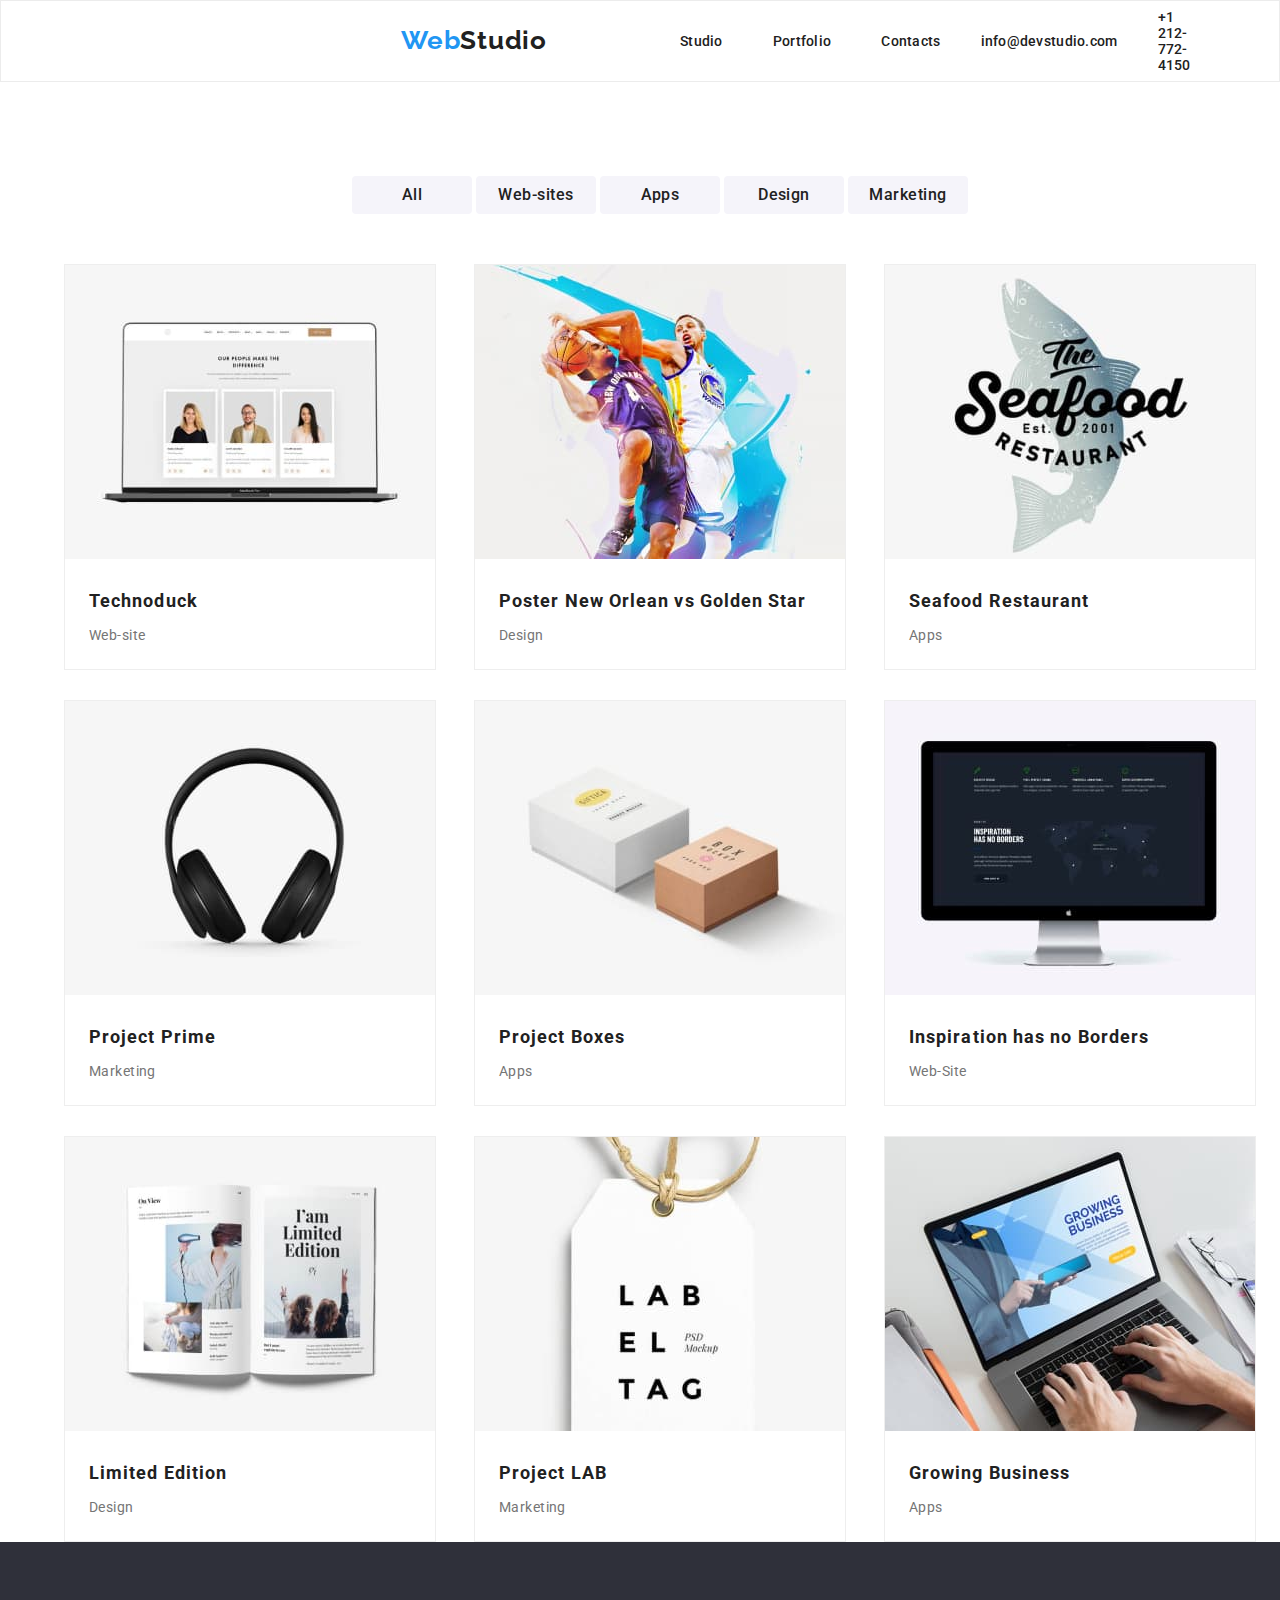
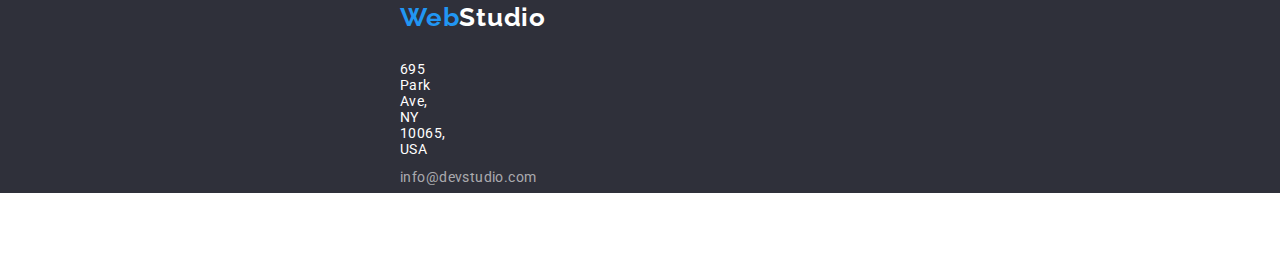
==== portfolio.html @ 5500e661 "tema-4" ====
<!DOCTYPE html>
<html lang="en">
  <head>
    <meta charset="utf-8" />
    <title>Portfolio</title>
    <link rel="preconnect" href="https://fonts.googleapis.com" />
    <link rel="preconnect" href="https://fonts.gstatic.com" crossorigin />
    <link
      href="https://fonts.googleapis.com/css2?family=Montserrat:wght@400;700&family=Raleway:wght@700&family=Roboto:wght@400;500;700;900&display=swap"
      rel="stylesheet"
    />
    <link
      rel="stylesheet"
      href="node_modules/modern-normalize/modern-normalize.css"
    />
    <link rel="stylesheet" href="css/styles.css" />
  </head>
  <body>
    <header class="page-header">
      <a class="company-logo" href="webstudio">Web</a>
      <nav class="header-navigation">
        <ul class="navigation-list">
          <li><a class="link" href="index.html">Studio</a></li>
          <li>
            <a class="link" href="portfolio.html">Portfolio</a>
          </li>
          <li><a class="link" href="contacts.html">Contacts</a></li>
        </ul>
      </nav>
      <ul class="right-navigation-list">
        <li>
          <a class="link" href="info@devstudio.com">info@devstudio.com</a>
        </li>
        <li><a class="link" href="+1 212-772-4150">+1 212-772-4150</a></li>
      </ul>
    </header>
    <main>
      <section>
        <ul class="portfolio-button">
          <li>
            <button class="link-portfolio">All</button>
            <button class="link-portfolio">Web-sites</button>
            <button class="link-portfolio">Apps</button>
            <button class="link-portfolio">Design</button>
            <button class="link-portfolio">Marketing</button>
          </li>
        </ul>
      </section>
      <section>
        <ul class="product-list">
          <li class="product-box">
            <img
              height="294"
              width="370"
              src="images/imgTechnoduck.jpg"
              alt="Technoduck"
            />
            <div class="product-box-element">
              <h3 class="product">Technoduck</h3>
              <p class="text-section-portfolio">Web-site</p>
            </div>
          </li>
          <li class="product-box">
            <img
              height="294"
              width="370"
              src="images/imgPoster.jpg"
              alt="Poster New Orlean vs Golden Star"
            />
            <div class="product-box-element">
              <h3 class="product">Poster New Orlean vs Golden Star</h3>
              <p class="text-section-portfolio">Design</p>
            </div>
          </li>
          <li class="product-box">
            <img
              height="294"
              width="370"
              src="images/imgSeafood.jpg"
              alt="Seafood Restaurant "
            />
            <div class="product-box-element">
              <h3 class="product">Seafood Restaurant</h3>
              <p class="text-section-portfolio">Apps</p>
            </div>
          </li>
          <li class="product-box">
            <img
              height="294"
              width="370"
              src="images/imgPrime.jpg"
              alt="Project Prime"
            />
            <div class="product-box-element">
              <h3 class="product">Project Prime</h3>
              <p class="text-section-portfolio">Marketing</p>
            </div>
          </li>
          <li class="product-box">
            <img
              height="294"
              width="370"
              src="images/imgBoxes.jpg"
              alt="Project Boxes"
            />
            <div class="product-box-element">
              <h3 class="product">Project Boxes</h3>
              <p class="text-section-portfolio">Apps</p>
            </div>
          </li>
          <li class="product-box">
            <img
              height="294"
              width="370"
              src="images/imgInspiration.jpg"
              alt="Inspiration has no Borders"
            />
            <div class="product-box-element">
              <h3 class="product">Inspiration has no Borders</h3>
              <p class="text-section-portfolio">Web-Site</p>
            </div>
          </li>
          <li class="product-box">
            <img
              height="294"
              width="370"
              src="images/imglimited.jpg"
              alt="Limited Edition"
            />
            <div class="product-box-element">
              <h3 class="product">Limited Edition</h3>
              <p class="text-section-portfolio">Design</p>
            </div>
          </li>
          <li class="product-box">
            <img
              height="294"
              width="370"
              src="images/imgLAB.jpg"
              alt="Project LAB"
            />
            <div class="product-box-element">
              <h3 class="product">Project LAB</h3>
              <p class="text-section-portfolio">Marketing</p>
            </div>
          </li>
          <li class="product-box">
            <img
              height="294"
              width="370"
              src="images/imgGrowing.jpg"
              alt="Growing Business"
            />
            <div class="product-box-element">
              <h3 class="product">Growing Business</h3>
              <p class="text-section-portfolio">Apps</p>
            </div>
          </li>
        </ul>
      </section>
    </main>
    <footer class="footer">
      <a class="company-logo-footer" href="webstudio">Web</a>
      <ul class="footer-contact-info">
        <li><p class="text-section-adress">695 Park Ave, NY 10065, USA</p></li>
        <li><p class="text-section-contact">info@devstudio.com</p></li>
        <li><p class="text-section-contact">+1 212-772-4150</p></li>
      </ul>
    </footer>
  </body>
</html>
---- css/styles.css ----
.page-header {
    display: flex;
    flex-grow: 1;
    align-items: center;
    height: 80px;
    background: #ffffff;
    border: 1px solid #ECECEC;
    }
  
  .company-logo {
    font-family: "Raleway";
    font-style: normal;
    font-weight: 700;
    font-size: 26px;
    line-height: 31px;
    /* identical to box height */
    letter-spacing: 0.03em;
    color: #2196f3;
    text-decoration: none;
    margin-top: 24px;
    margin-bottom: 25px;
  }
  
  .company-logo {
  margin-left: 400px;
  }
  
  .company-logo::after {
    font-family: "Raleway";
    font-style: normal;
    font-weight: 700;
    content: "Studio";
    color: #212121;
    text-decoration: none;
  }
  
  .company-logo-footer {
    font-family: "Raleway";
    font-style: normal;
    font-weight: 700;
    font-size: 26px;
    line-height: 31px;
    /* identical to box height */
    letter-spacing: 0.03em;
    color: #2196f3;
    text-decoration: none;
  }
  
  .company-logo-footer::after {
    font-family: "Raleway";
    font-style: normal;
    font-weight: 700;
    content: "Studio";
    color: #ffffff;
    text-decoration: none;
  }
  
  .header-navigation {
    display: flex;
    flex-grow: 1;
    align-items: center;
  }
  
  .navigation-list {
    list-style: none;
    text-decoration: none;
    font-family: "Roboto";
    font-style: normal;
    font-weight: 500;
    font-size: 14px;
    line-height: 16px;
    letter-spacing: 0.02em;
    color: #212121;
  }
  
  .right-navigation-list {
    font-family: "Roboto";
    font-style: normal;
    font-weight: 500;
    font-size: 14px;
    line-height: 16px;
    letter-spacing: 0.02em;
    color: #757575;
    list-style: none;
    text-decoration: none;
  }
  
  .navigation-list {
    display: flex;
    gap: 50px;
    margin: 32px 0px 32px 93px;
  }
  
  .right-navigation-list {
    display: flex;
    gap: 40px;
    align-items: center;
    margin: 32px 350px 32px 0px;
  }
  
  .link {
    list-style: none;
    text-decoration: none;
    color: #212121;
  }
  
  .link:hover {
    color: #2196f3;
  }
  
  .first-section {
    display: flex;
    justify-content: center;
    height: 600px;
    top: 80px;
     }
  
  .first-section {
   background: #2f303a;
  }
  
  .title {
    display: flex;
    flex-grow: wrap;
    align-content: center;
    margin-top: 200px;
    width: 696px;
    height: 120px;
  }
  
  .title {
    font-family: "Roboto";
    font-style: normal;
    font-weight: 900;
    font-size: 44px;
    line-height: 60px;
    /* or 136% */
    text-align: center;
    letter-spacing: 0.06em;
    text-transform: uppercase;
    color: #ffffff;
  }
  
  .request-our-service-button {
    box-sizing: border-box;
    padding: 10px 20px;
    display: flex;
    align-content: center;
  }
  
  .request-our-service-button {
    position: absolute;
    width: 200px;
    height: 50px;
    margin-top: 350px;
    background-color: #2196f3;
    border-style: none;
    box-shadow: 0px 4px 4px rgba(0, 0, 0, 0.15);
    border-radius: 4px;
    font-family: "Roboto";
    font-style: normal;
    font-weight: 700;
    font-size: 15px;
    line-height: 30px;
    letter-spacing: 0.06em;
    color: #ffffff;
  }
  
  .sub-title-section {
    font-family: "Roboto";
    font-style: normal;
    font-weight: 700;
    font-size: 14px;
    line-height: 16px;
    letter-spacing: 0.03em;
    text-transform: uppercase;
    color: #212121;
  }
  
  .text-section, .text-section-team, .text-section-portfolio {
    font-family: "Roboto";
    font-style: normal;
    font-weight: 400;
    font-size: 14px;
    line-height: 24px;
    /* or 171% */
    letter-spacing: 0.03em;
    color: #757575;
  }
  
  .text-section {
      display: flex;
      width: 270px;
      height: 75px;
      top: 800px;
      display: flex;
      grid-row: auto;
      justify-content: center;
      gap: 30px:
  }
  
  .title-section, .title-section-team {
    font-family: "Roboto";
    font-style: normal;
    font-weight: 700;
    font-size: 36px;
    line-height: 42px;
    text-align: center;
    letter-spacing: 0.03em;
    color: #212121;
  }
  
  .team-member-name {
    font-family: "Roboto";
    font-style: normal;
    font-weight: 500;
    font-size: 16px;
    line-height: 19px;
    /* identical to box height */
    text-align: center;
    letter-spacing: 0.03em;
    color: #212121;
  }
  
  .portfolio-button {
    list-style: none;
    list-style: none;
    }
  
  .portfolio-button {
    display: flex;
    flex-grow: 1;
    justify-content: center;
    gap: 8px;
    margin-top: 94px;
    margin-bottom: 50px;
  }
  
  .link-portfolio {
    font-family: "Roboto";
    font-style: normal;
    font-weight: 500;
    font-size: 16px;
    line-height: 26px;
    /* identical to box height, or 162% */
    text-align: center;
    letter-spacing: 0.03em;
    color: #212121;
    background: #f5f4fa;
    border-radius: 4px;
    border-style: none;
  }
  
  .link-portfolio {
    width: 120px;
  height: 38px;
  left: 614px;
  top: 174px;
  }
  
  .link-portfolio:hover {
    font-family: "Roboto";
    font-style: normal;
    font-weight: 500;
    font-size: 16px;
    line-height: 26px;
    text-align: center;
    letter-spacing: 0.03em;
    color: #ffffff;
    background: #2196f3;
    box-shadow: 0px 3px 1px rgba(0, 0, 0, 0.1), 0px 1px 2px rgba(0, 0, 0, 0.08),
      0px 2px 2px rgba(0, 0, 0, 0.12);
    border-radius: 4px;
    border-style: none;
  }
  
  .product-list {
    list-style: none;
    width: 1200px;
    display: flex;
    align-self: stretch;
    flex-wrap: wrap;
    flex-direction: row;
    justify-content: space-around;
    gap: 30px;
    margin:auto;
  }
  
  .product {
    font-family: "Roboto";
    font-style: normal;
    font-weight: 700;
    font-size: 18px;
    line-height: 36px;
    letter-spacing: 0.06em;
    color: #212121;
  }
  
  .product {
    box-sizing: border-box;
    padding: 20px 0px 4px 24px ;
  }
  
  .product-box {
    background: #FFFFFF;
    border: 1px solid #EEEEEE;
  width: 370px;
  height: 404px;
  }
  
  .product-box-element {
  }
  
  .strong-points{
    display: flex ;   
    justify-content: center;
  }
  
  .company-strong-points {
    list-style: none;
    display: flex;
    align-items: center;
    width: 1170px;
      height: 101px;
    margin-top: 94px;
    gap: 30px;
  }
  
  .sub-title-section {
      width: 270px;
      height: 16px;
      bottom: 10px;
      align-items: center;
  }
  
  .what-we-do {
    display: block;
    align-content: center;
    margin: auto;
    margin-top: 94px;
      width: 1170px;
      height: 386px;
      margin-bottom: 94px;
  }
  
  .title-section {
    display: block;
    flex-grow: 1;
    align-content: center;
    width: 198px
    height: 42px;
  }
  
  .title-section-img {
    list-style: none;
    display: flex;
    flex-grow: 1;
    align-items: center;
    margin-top: 50px;
    height: 254px;
    gap: 30px;
  }
  
  .our-team {
      height: 600px; ;
  background: #F5F4FA;
  }
  
  .title-section-team {
    display: block;
    flex-grow: 1;
    align-items: center;
    padding-top: 94px;
    padding-bottom: 50px;
  }
  
  .title-section-team {
    width: 198px
    height: 42px;
  }
  
  .title-section-out-team {
    list-style: none;
    list-style: none;
    display: flex;
    flex-grow: 1;
    justify-content: center;
    gap: 30px;
  }
  
  .text-section-team {
    display: flex;
    flex-grow: 1;
    justify-content: center;
    gap: 250px;
  }
  
  .footer-contact-info {
    list-style: none;
  }
  .product-list {
    list-style: none;
  }
  
  .text-section-portfolio {
    width: 322px;
  height: 30px;
  left: 1039px;
  top: 616px;
  }
  
  .text-section-portfolio {
    padding: 0px 24px 20px 24px;
  }
  
  .text-section-adress {
    font-family: "Roboto";
    font-style: normal;
    font-weight: 400;
    font-size: 14px;
    line-height: 16px;
    letter-spacing: 0.03em;
    color: #ffffff;
  }
  .text-section-contact {
    font-family: "Roboto";
    font-style: normal;
    font-weight: 400;
    font-size: 14px;
    line-height: 16px;
    letter-spacing: 0.03em;
    color: rgba(255, 255, 255, 0.6);
  }
  
  .footer {
  height: 251px;
    background: #2f303a;
  }
  
  .company-logo-footer {
      display: flex;
    flex-grow: 1;
    padding-top: 60px;
    margin-left: 400px;
  }
  
  .text-section-adress {
      display: flex;
      flex-grow: 1;
      margin: 28px 1100px 12px 360px ;
  }
  
  .text-section-contact {
      display: flex;
      flex-grow: 1;
      align-items: center;
      margin: 12px 1178px 12px 360px ;
  }
  
  * {
    margin-block-start: 0px;
    margin-block-end: 0px;
    margin-inline-start: 0px;
    margin-inline-end: 0px;
  }
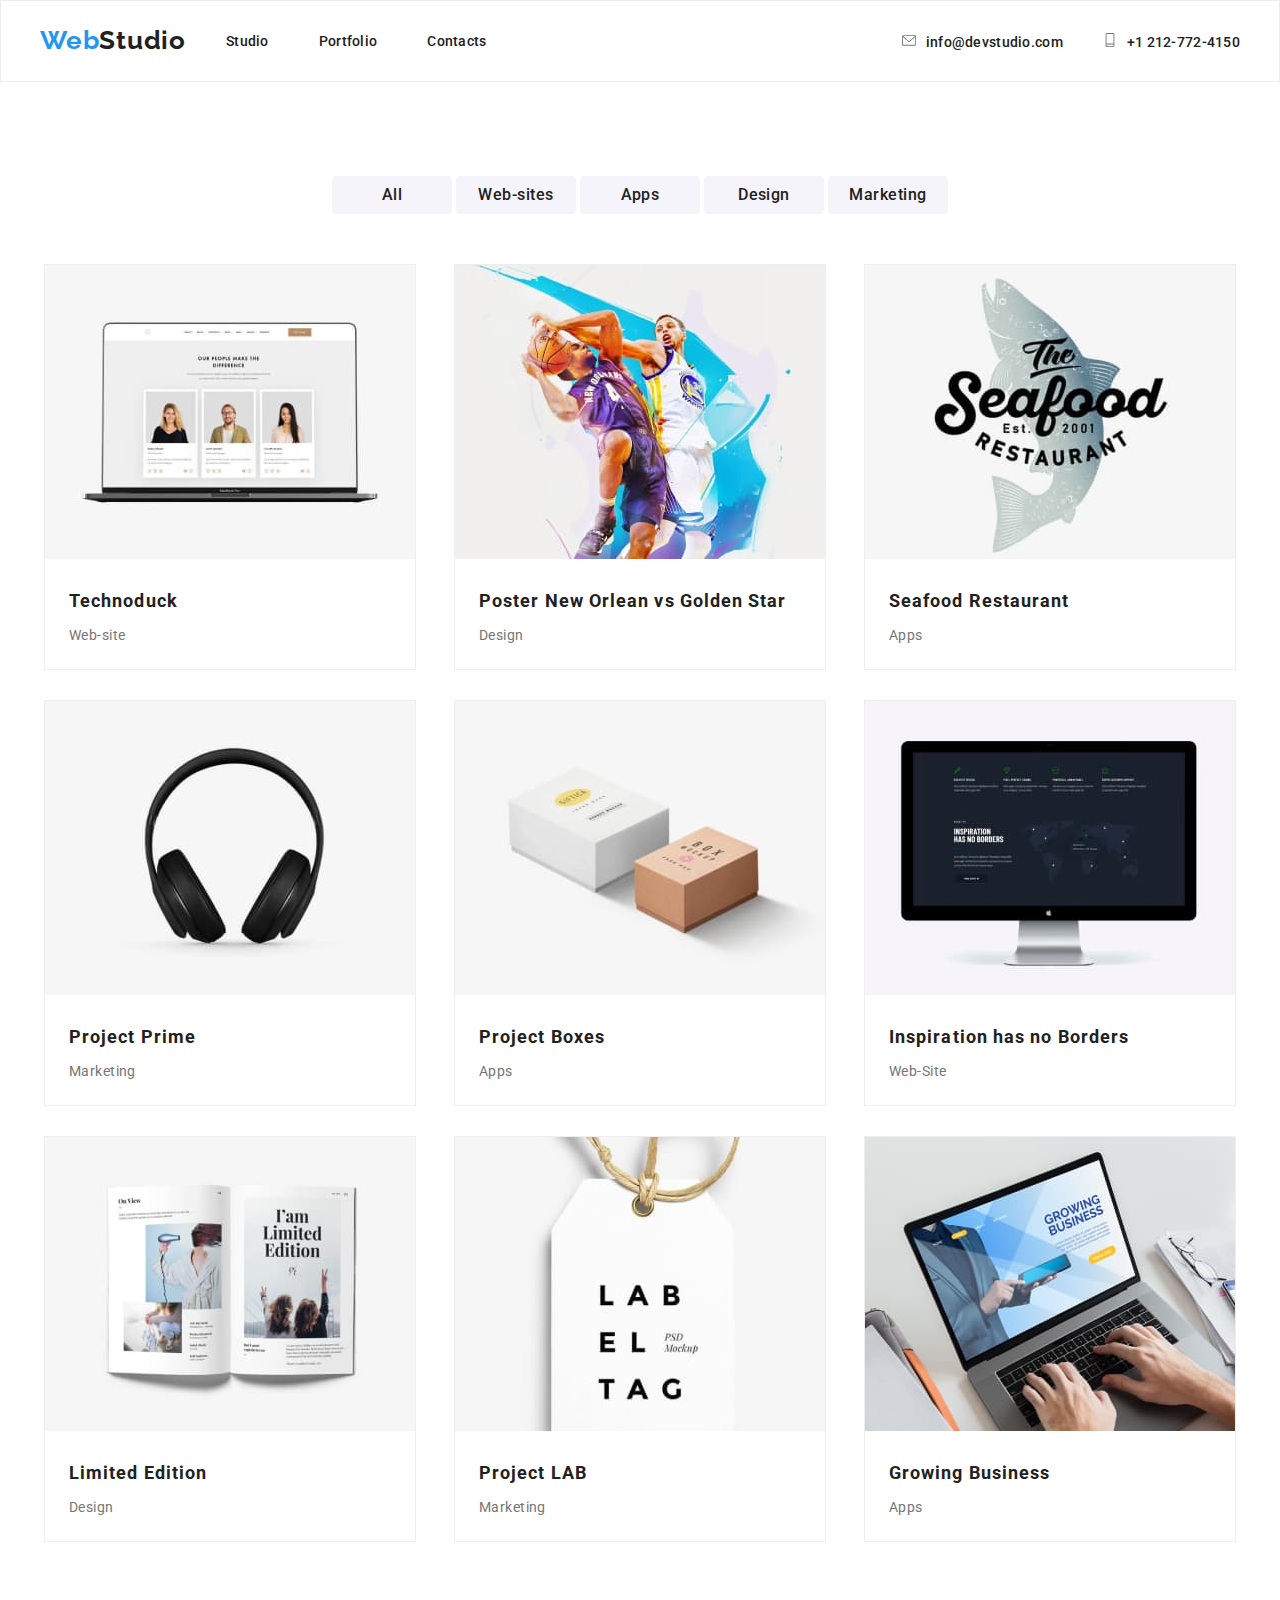
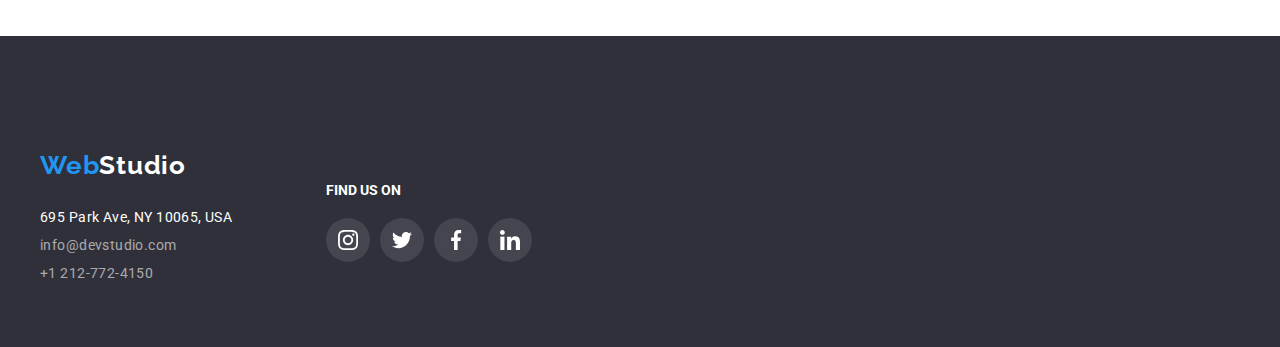
==== commit 6c26cd79: "tema-4" ====
--- a/portfolio.html
+++ b/portfolio.html
@@ -17,6 +17,7 @@
   </head>
   <body>
     <header class="page-header">
+      <div class="page-header-container">
       <a class="company-logo" href="webstudio">Web</a>
       <nav class="header-navigation">
         <ul class="navigation-list">
@@ -28,14 +29,24 @@
         </ul>
       </nav>
       <ul class="right-navigation-list">
-        <li>
-          <a class="link" href="info@devstudio.com">info@devstudio.com</a>
-        </li>
-        <li><a class="link" href="+1 212-772-4150">+1 212-772-4150</a></li>
+        <li class="contact-list-item">
+            <a class="link-mail" href="info@devstudio.com">
+                <svg class="icon-contact" widht="10px" height="16px">
+                    <use class="envelope" href="/images/icons.svg#icon-envelope"></use>
+                </svg>info@devstudio.com</a>
+          </li>
+          <li class="contact-list-item">
+            <a class="link-phone" href="+1 212-772-4150">
+                <svg class="icon-contact" widht="10px" height="16px">
+                    <use class="smartphone" href="/images/icons.svg#icon-smartphonesmartphone"></use>
+                </svg>+1 212-772-4150</a>
+          </li>
       </ul>
+    </div>
     </header>
     <main>
-      <section>
+      <section class="portoflio-section">
+        <div class="portfolio-button-container">
         <ul class="portfolio-button">
           <li>
             <button class="link-portfolio">All</button>
@@ -45,8 +56,10 @@
             <button class="link-portfolio">Marketing</button>
           </li>
         </ul>
+        <div>
       </section>
-      <section>
+      <section class="product-list-section">
+        <div class="product-list-container">
         <ul class="product-list">
           <li class="product-box">
             <img
@@ -157,15 +170,55 @@
             </div>
           </li>
         </ul>
+      </div>
       </section>
     </main>
     <footer class="footer">
-      <a class="company-logo-footer" href="webstudio">Web</a>
-      <ul class="footer-contact-info">
-        <li><p class="text-section-adress">695 Park Ave, NY 10065, USA</p></li>
-        <li><p class="text-section-contact">info@devstudio.com</p></li>
-        <li><p class="text-section-contact">+1 212-772-4150</p></li>
-      </ul>
+      <div class="footer-conteiner">
+      <div class="footer-left">
+        <a class="company-logo-footer" href="webstudio">Web</a>
+        <ul class="footer-contact-info">
+          <li>
+            <p class="text-section-adress">695 Park Ave, NY 10065, USA</p>
+          </li>
+          <li><p class="text-section-contact">info@devstudio.com</p></li>
+          <li><p class="text-section-contact">+1 212-772-4150</p></li>
+        </ul>
+      </div>
+      <div class="footer-mid">
+        <h3 class="title-footer-social">FIND US ON</h3>
+        <ul class="footer-social-network">
+          <li class="footer-social-icon">
+            <a class="social-link-icon-2" href="#">
+              <svg widht="20" height="20">
+                <use href="/images/icons.svg#icon-instagram-2"></use>
+              </svg>
+            </a>
+          </li>
+          <li class="footer-social-icon">
+            <a class="social-link-icon-2" href="#">
+              <svg widht="20" height="20">
+                <use href="/images/icons.svg#icon-twitter-2"></use>
+              </svg>
+            </a>
+          </li>
+          <li class="footer-social-icon">
+            <a class="social-link-icon-2" href="#">
+              <svg widht="20" height="20">
+                <use href="/images/icons.svg#icon-facebook-2"></use>
+              </svg>
+            </a>
+          </li>
+          <li class="footer-social-icon-2">
+            <a class="social-link-icon-2" href="#">
+              <svg widht="20" height="20">
+                <use href="/images/icons.svg#icon-linkedin-2"></use>
+              </svg>
+            </a>
+          </li>
+        </ul>
+      </div>
+      </div>
     </footer>
   </body>
 </html>
--- a/css/styles.css
+++ b/css/styles.css
@@ -1,11 +1,16 @@
 .page-header {
     display: flex;
-    flex-grow: 1;
-    align-items: center;
+    justify-content: center;
+    border: 1px solid #ECECEC;
+    }
+  
+  .page-header-container {
+    display: flex;
+    align-items: center;
+    width: 1200px;
     height: 80px;
     background: #ffffff;
-    border: 1px solid #ECECEC;
-    }
+  }
   
   .company-logo {
     font-family: "Raleway";
@@ -19,10 +24,6 @@
     text-decoration: none;
     margin-top: 24px;
     margin-bottom: 25px;
-  }
-  
-  .company-logo {
-  margin-left: 400px;
   }
   
   .company-logo::after {
@@ -84,46 +85,89 @@
     list-style: none;
     text-decoration: none;
   }
-  
+ 
+  .icon-contact {
+  display: inline-block;
+  width: 1em;
+  height: 1em;
+  justify-content: center;
+  margin-right: 10px;
+  stroke-width: 0;
+  stroke: currentColor;
+  fill: currentColor;
+  fill: #757575;
+  cursor: pointer;
+  }
+
+  .icon-contact:hover {
+    fill: #2196f3;
+    
+  }
+
+  .envelope {
+    width: 1.23046875em;
+  }
+
+  .smartphone {
+    width: 0.625em;  
+}
+
   .navigation-list {
     display: flex;
     gap: 50px;
-    margin: 32px 0px 32px 93px;
+    margin: 32px 0px 32px 0px;
   }
   
   .right-navigation-list {
     display: flex;
     gap: 40px;
     align-items: center;
-    margin: 32px 350px 32px 0px;
-  }
-  
-  .link {
+    margin: 32px 0px 32px 0px;
+    padding-inline-start: 0px;
+  }
+
+  .contact-list-item {
+    display: flex;
+    justify-content: center;
+  }
+  
+  .link, .link-mail, .link-phone {
     list-style: none;
     text-decoration: none;
     color: #212121;
   }
-  
-  .link:hover {
+
+  .link:hover, .link-mail:hover, .link-phone:hover {
     color: #2196f3;
-  }
-  
+    fill: #2196f3;
+  }
+
   .first-section {
-    display: flex;
-    justify-content: center;
     height: 600px;
     top: 80px;
-     }
+    }
   
   .first-section {
-   background: #2f303a;
+    display: flex;
+    justify-content: center;
+    background-image: url("/images/Imgback-title.jpg");
+    background-color: #2F303A66;
+    background-repeat: no-repeat;
+    background-size: cover;
+  }
+  
+  .first-section-container{
+    display: flex; 
+    flex-direction: column;
+    justify-content: center;
+    align-items: center;
+    width: 1200px;
   }
   
   .title {
     display: flex;
     flex-grow: wrap;
-    align-content: center;
-    margin-top: 200px;
+    align-items: center;
     width: 696px;
     height: 120px;
   }
@@ -144,15 +188,12 @@
   .request-our-service-button {
     box-sizing: border-box;
     padding: 10px 20px;
-    display: flex;
-    align-content: center;
   }
   
   .request-our-service-button {
-    position: absolute;
     width: 200px;
     height: 50px;
-    margin-top: 350px;
+    margin-top: 40px;
     background-color: #2196f3;
     border-style: none;
     box-shadow: 0px 4px 4px rgba(0, 0, 0, 0.15);
@@ -189,17 +230,17 @@
   }
   
   .text-section {
-      display: flex;
-      width: 270px;
-      height: 75px;
-      top: 800px;
-      display: flex;
-      grid-row: auto;
-      justify-content: center;
-      gap: 30px:
-  }
-  
-  .title-section, .title-section-team {
+    display: flex;
+    width: 270px;
+    height: 75px;
+    top: 800px;
+    display: flex;
+    grid-row: auto;
+    justify-content: center;
+    gap: 30px:
+  }
+  
+  .title-section, .title-section-team, .title-section-customers {
     font-family: "Roboto";
     font-style: normal;
     font-weight: 700;
@@ -221,6 +262,24 @@
     letter-spacing: 0.03em;
     color: #212121;
   }
+
+  .team-member-name {
+    margin-top: 30px;
+    margin-bottom: 10px;
+  }
+  
+  .portoflio-section {
+    display: flex;
+    justify-content: center;
+  }
+  
+  .portfolio-button-container {
+    display: flex;
+    flex-direction: row;
+    flex: grow 1;
+    justify-content: center;
+    width: 1200px;
+  }
   
   .portfolio-button {
     list-style: none;
@@ -229,11 +288,11 @@
   
   .portfolio-button {
     display: flex;
-    flex-grow: 1;
     justify-content: center;
     gap: 8px;
     margin-top: 94px;
     margin-bottom: 50px;
+    padding-left: 0px;
   }
   
   .link-portfolio {
@@ -253,9 +312,7 @@
   
   .link-portfolio {
     width: 120px;
-  height: 38px;
-  left: 614px;
-  top: 174px;
+    height: 38px;
   }
   
   .link-portfolio:hover {
@@ -274,16 +331,32 @@
     border-style: none;
   }
   
+  .link-portfolio {
+    cursor: pointer;
+  }
+  
+  .product-list-section {
+    display: flex;
+    justify-content: center;
+    margin-bottom: 94px;
+  }
+  
+  .product-list-container {
+    display: flex;
+    align-content: center;
+    width: 1200px;
+  }
+  
   .product-list {
     list-style: none;
-    width: 1200px;
     display: flex;
     align-self: stretch;
     flex-wrap: wrap;
     flex-direction: row;
+    padding-left: 0px;
+    width: 1200px;
     justify-content: space-around;
     gap: 30px;
-    margin:auto;
   }
   
   .product {
@@ -304,8 +377,8 @@
   .product-box {
     background: #FFFFFF;
     border: 1px solid #EEEEEE;
-  width: 370px;
-  height: 404px;
+    width: 370px;
+    height: 404px;
   }
   
   .product-box-element {
@@ -314,33 +387,66 @@
   .strong-points{
     display: flex ;   
     justify-content: center;
+    align-items: center;
+    padding-top: 94px;
+    padding-bottom: 94px;
+  }
+  
+  .strong-box {
+    display: flex;
+    justify-content: center;
+    align-items: center;
+    width: 270px;
+    height: 120px;
+    background-color: #F5F4FA;
+    margin-bottom: 30px;
+    border-radius: 4px;
+  }
+
+  .icon-strong-point {
+  }
+ 
+  .company-strong-points-container {
+    display: flex;
+    justify-content: center;
+    align-items: center;
+    width: 1200px;
   }
   
   .company-strong-points {
     list-style: none;
     display: flex;
     align-items: center;
+    justify-content: center;
     width: 1170px;
-      height: 101px;
+    height: 101px;
+    gap: 30px;
+    padding-inline-start: 0px;
+  }
+
+  .stong-point-box {
     margin-top: 94px;
-    gap: 30px;
+    margin-bottom: 30px;
+    barder-radius: 4px;
   }
   
   .sub-title-section {
-      width: 270px;
-      height: 16px;
-      bottom: 10px;
-      align-items: center;
+    width: 270px;
+    height: 16px;
+    bottom: 10px;
+    align-items: center;
   }
   
   .what-we-do {
-    display: block;
-    align-content: center;
-    margin: auto;
+    display: flex;
+    justify-content: center;
     margin-top: 94px;
-      width: 1170px;
-      height: 386px;
-      margin-bottom: 94px;
+    height: 386px;
+    margin-bottom: 94px;
+  }
+  
+  .what-we-do-container, .container {
+    width: 1200px;
   }
   
   .title-section {
@@ -362,14 +468,114 @@
   }
   
   .our-team {
-      height: 600px; ;
-  background: #F5F4FA;
-  }
-  
-  .title-section-team {
-    display: block;
-    flex-grow: 1;
-    align-items: center;
+    display: flex;
+    justify-content: center;
+    height: 600px; ;
+    background: #F5F4FA;
+    padding-bottom: 94px;
+  }
+  
+  .out-team-container {
+    width: 1200px;
+  }
+  
+  .team-picture { 
+   width: 270px;
+   height: 428px;
+   background-color: #FFFFFF ;
+   display: flexbox;
+   border-radius: 0px 1px 3px 1px;
+   box-shadow: 0px 2px rgba(0, 0, 0, 0.2), 0px 1px rgba(0, 0, 0, 0.14), 0px 1px rgba(0, 0, 0, 0.14);
+  }
+
+  .social-network-team, .social-network-customer {
+    display: flex;
+    justify-content: center;
+    align-items: center;
+    padding-inline-start: 0px;
+    list-style: none;
+    gap: 10px;
+  }
+
+  .social-network-customer {
+    gap: 30px;
+  }
+
+  .customer-card {
+    display: flex;
+    justify-content: center;
+    align-items: center;
+    height: 92px;
+    width: 170px;
+    border-radius: 4px;
+  }
+
+  .social-link-customer {
+    display: flex;
+    justify-content: center;
+    align-items: center;
+    height: 92px;
+    width: 170px;
+    border-radius: 4px;
+  }
+
+  .social-link-customer:hover {
+    height: 92px;
+    width: 170px;
+    border-radius: 4px;
+    fill: solid#2196f3;
+  }
+
+  .customer-card a svg:hover {
+    height: 92px;
+    width: 170px;
+    border-radius: 4px;
+    fill: solid#2196f3;
+  }
+
+.social-link, .social-link-icon-2 {
+    display: flex;
+    justify-content: center;
+    align-items: center;
+    width: 44px;
+    height: 44px;
+}
+
+.social-link-icon-2 {
+  background-color: #FFFFFF1A;
+  border-radius: 50%;
+}
+
+.social-link-icon-2:hover {
+  background-color: #2196f3;
+}
+
+.social-link a svg {
+  fill: #afb1b8;
+}
+
+.social-link-icon {
+    display: flex;
+    justify-content: center;
+    align-items: center;
+    background-color: #FFFFFF;
+    border-radius: 50%;
+    width: 44px;
+    height: 44px;
+}
+
+.social:hover {
+  fill: #FFFFFF;
+}
+
+.social-link a:hover {
+   background-color: #2196f3; 
+   fill: solid#FFFFFF;
+}
+
+  .title-section-team, .title-section-customers {
+    display: flex;
+    justify-content: center;
     padding-top: 94px;
     padding-bottom: 50px;
   }
@@ -386,6 +592,7 @@
     flex-grow: 1;
     justify-content: center;
     gap: 30px;
+    padding-left: 0px;
   }
   
   .text-section-team {
@@ -393,20 +600,35 @@
     flex-grow: 1;
     justify-content: center;
     gap: 250px;
-  }
-  
-  .footer-contact-info {
-    list-style: none;
-  }
+    margin-bottom: 16px;
+  }
+
+  .regular-customers {
+    height: 372px;
+    display: flex;
+    justify-content: center;
+  }
+
+  .customer-card {
+    box-sizing: border-box;
+    border: 1px solid#AFB1B8;
+    fill: #afb1b8;
+  }
+  
+  .customer-card a svg:hover {
+    fill: #2196f3;
+    box-sizing: border-box;
+    border: 1px solid#2196f3;
+  }
+
   .product-list {
     list-style: none;
   }
   
   .text-section-portfolio {
     width: 322px;
-  height: 30px;
-  left: 1039px;
-  top: 616px;
+    height: 30px;
+    top: 616px;
   }
   
   .text-section-portfolio {
@@ -433,28 +655,83 @@
   }
   
   .footer {
-  height: 251px;
+    display: flex;
+    justify-content: center;
     background: #2f303a;
   }
   
+  .footer-conteiner {
+    display: flex;
+    flex-direction: row;
+    align-items: left;
+    width: 1200px;
+    height: 251px;
+    padding-top: 60px;
+  }
+  
   .company-logo-footer {
-      display: flex;
-    flex-grow: 1;
-    padding-top: 60px;
-    margin-left: 400px;
+    width: 145px;
+    height: 31px;
+  }
+  
+  .footer-contact-info {
+    list-style: none;
+    display: block;
+    align-items: center;
+    padding-inline-start: 0px;
   }
   
   .text-section-adress {
-      display: flex;
-      flex-grow: 1;
-      margin: 28px 1100px 12px 360px ;
+    display: block;
+    margin: 28px 0px 12px 0px ;
   }
   
   .text-section-contact {
-      display: flex;
-      flex-grow: 1;
-      align-items: center;
-      margin: 12px 1178px 12px 360px ;
+    display: flex;
+    margin: 12px 0px 12px 0px ;
+  }
+
+  .footer-social-network {
+    display: flex;
+    padding-inline-start: 0px;
+    list-style: none;
+    gap: 10px;
+  }
+
+  .title-footer-social {
+    font-family: "Roboto";
+    font-style: bold;
+    font-weight: 700;
+    font-size: 14px;
+    line-height: 16px;
+    lein-height: 100%;
+    aligne: left;
+    letter-spacing: 3%;
+    color: #ffffff;
+ }
+
+  .title-footer-social {
+   display: flex;
+   align-items: left;
+   margin-bottom: 20px;
+  }
+
+  .footer-media {
+    display: flex;
+    flex-direction: row;
+  }
+
+  .footer-left {
+    display: flex;
+    flex-direction: column;
+    justify-content: center;
+  }
+
+  .footer-mid {
+    display: flex;
+    flex-direction: column;
+    justify-content: center;
+    margin-left: 94px;
   }
   
   * {
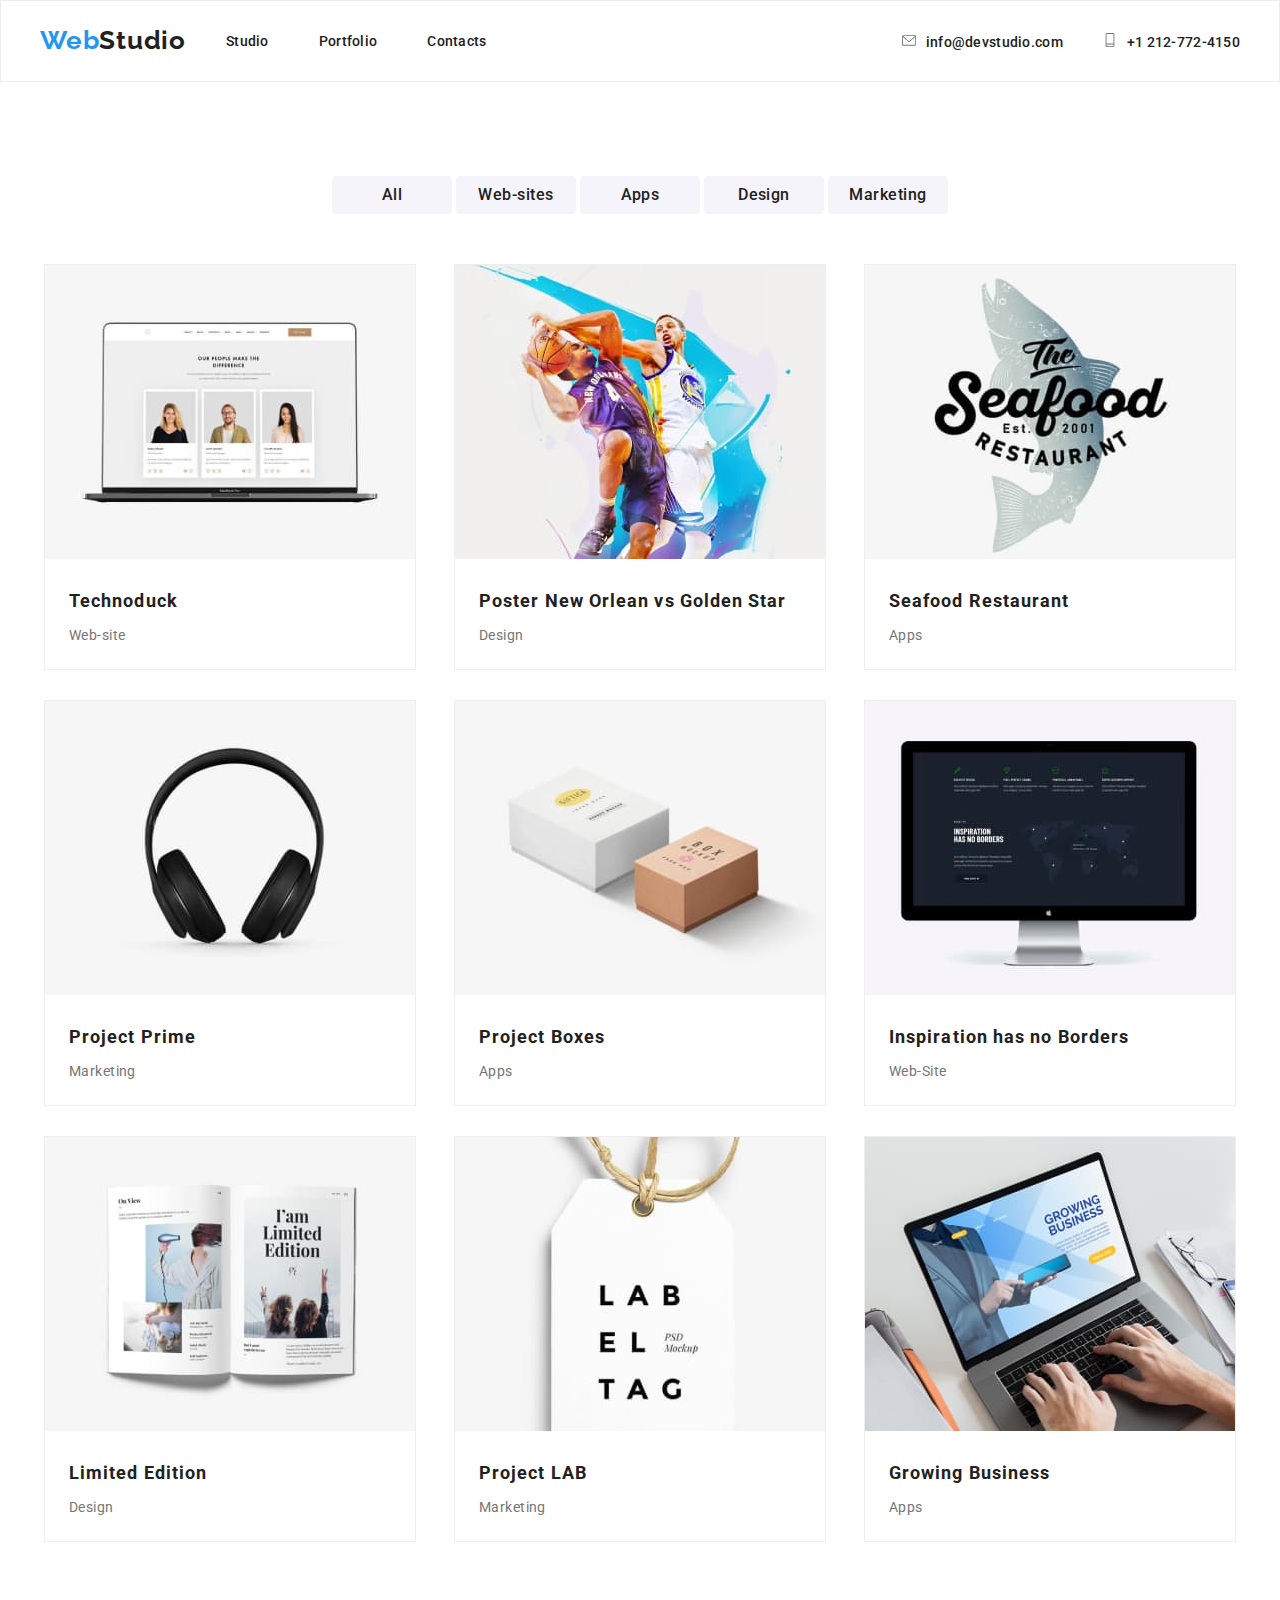
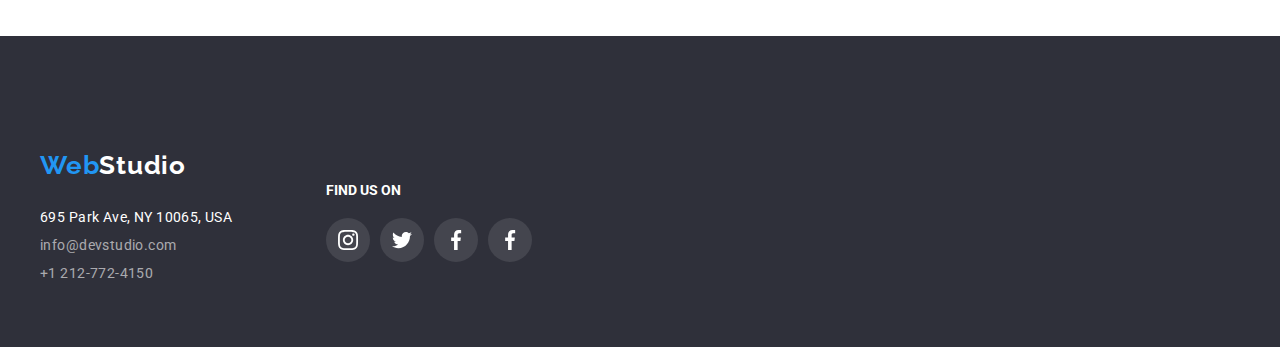
==== commit 71c7c9c3: "Update portfolio.html" ====
--- a/portfolio.html
+++ b/portfolio.html
@@ -32,13 +32,13 @@
         <li class="contact-list-item">
             <a class="link-mail" href="info@devstudio.com">
                 <svg class="icon-contact" widht="10px" height="16px">
-                    <use class="envelope" href="/images/icons.svg#icon-envelope"></use>
+                    <use class="envelope" href="./images/icons.svg#icon-envelope"></use>
                 </svg>info@devstudio.com</a>
           </li>
           <li class="contact-list-item">
             <a class="link-phone" href="+1 212-772-4150">
                 <svg class="icon-contact" widht="10px" height="16px">
-                    <use class="smartphone" href="/images/icons.svg#icon-smartphonesmartphone"></use>
+                    <use class="smartphone" href="./images/icons.svg#icon-smartphonesmartphone"></use>
                 </svg>+1 212-772-4150</a>
           </li>
       </ul>
@@ -191,28 +191,28 @@
           <li class="footer-social-icon">
             <a class="social-link-icon-2" href="#">
               <svg widht="20" height="20">
-                <use href="/images/icons.svg#icon-instagram-2"></use>
+                <use href="./images/icons.svg#icon-instagram-2"></use>
               </svg>
             </a>
           </li>
           <li class="footer-social-icon">
             <a class="social-link-icon-2" href="#">
               <svg widht="20" height="20">
-                <use href="/images/icons.svg#icon-twitter-2"></use>
+                <use href="./images/icons.svg#icon-twitter-2"></use>
               </svg>
             </a>
           </li>
           <li class="footer-social-icon">
             <a class="social-link-icon-2" href="#">
               <svg widht="20" height="20">
-                <use href="/images/icons.svg#icon-facebook-2"></use>
+                <use href="./images/icons.svg#icon-facebook-2"></use>
               </svg>
             </a>
           </li>
           <li class="footer-social-icon-2">
             <a class="social-link-icon-2" href="#">
               <svg widht="20" height="20">
-                <use href="/images/icons.svg#icon-linkedin-2"></use>
+                <use href="./images/icons.svg#icon-facebook-2"></use>
               </svg>
             </a>
           </li>
--- a/css/styles.css
+++ b/css/styles.css
@@ -150,7 +150,7 @@
   .first-section {
     display: flex;
     justify-content: center;
-    background-image: url("/images/Imgback-title.jpg");
+    background-image: url("./images/Imgback-title.jpg");
     background-color: #2F303A66;
     background-repeat: no-repeat;
     background-size: cover;
@@ -380,10 +380,7 @@
     width: 370px;
     height: 404px;
   }
-  
-  .product-box-element {
-  }
-  
+   
   .strong-points{
     display: flex ;   
     justify-content: center;
@@ -403,9 +400,6 @@
     border-radius: 4px;
   }
 
-  .icon-strong-point {
-  }
- 
   .company-strong-points-container {
     display: flex;
     justify-content: center;
@@ -573,19 +567,19 @@
    fill: solid#FFFFFF;
 }
 
-  .title-section-team, .title-section-customers {
+.title-section-team, .title-section-customers {
     display: flex;
     justify-content: center;
     padding-top: 94px;
     padding-bottom: 50px;
   }
   
-  .title-section-team {
+.title-section-team {
     width: 198px
     height: 42px;
   }
   
-  .title-section-out-team {
+.title-section-out-team {
     list-style: none;
     list-style: none;
     display: flex;
@@ -595,47 +589,47 @@
     padding-left: 0px;
   }
   
-  .text-section-team {
-    display: flex;
-    flex-grow: 1;
-    justify-content: center;
-    gap: 250px;
-    margin-bottom: 16px;
-  }
-
-  .regular-customers {
-    height: 372px;
-    display: flex;
-    justify-content: center;
-  }
-
-  .customer-card {
-    box-sizing: border-box;
-    border: 1px solid#AFB1B8;
-    fill: #afb1b8;
-  }
-  
-  .customer-card a svg:hover {
-    fill: #2196f3;
-    box-sizing: border-box;
-    border: 1px solid#2196f3;
-  }
-
-  .product-list {
-    list-style: none;
-  }
-  
-  .text-section-portfolio {
-    width: 322px;
-    height: 30px;
-    top: 616px;
-  }
-  
-  .text-section-portfolio {
-    padding: 0px 24px 20px 24px;
-  }
-  
-  .text-section-adress {
+.text-section-team {
+  display: flex;
+  flex-grow: 1;
+  justify-content: center;
+  gap: 250px;
+  margin-bottom: 16px;
+  }
+
+.regular-customers {
+  height: 372px;
+  display: flex;
+  justify-content: center;
+  }
+
+.customer-card {
+  box-sizing: border-box;
+  border: 1px solid#AFB1B8;
+  fill: #afb1b8;
+  }
+  
+.customer-card a svg:hover {
+  fill: #2196f3;
+  box-sizing: border-box;
+  border: 1px solid#2196f3;
+  }
+
+.product-list {
+  list-style: none;
+  }
+  
+.text-section-portfolio {
+  width: 322px;
+  height: 30px;
+  top: 616px;
+  }
+  
+.text-section-portfolio {
+  padding: 0px 24px 20px 24px;
+  }
+  
+.text-section-adress {
     font-family: "Roboto";
     font-style: normal;
     font-weight: 400;
@@ -644,7 +638,7 @@
     letter-spacing: 0.03em;
     color: #ffffff;
   }
-  .text-section-contact {
+.text-section-contact {
     font-family: "Roboto";
     font-style: normal;
     font-weight: 400;
@@ -654,7 +648,7 @@
     color: rgba(255, 255, 255, 0.6);
   }
   
-  .footer {
+.footer {
     display: flex;
     justify-content: center;
     background: #2f303a;
@@ -740,4 +734,4 @@
     margin-inline-start: 0px;
     margin-inline-end: 0px;
   }
-  +  
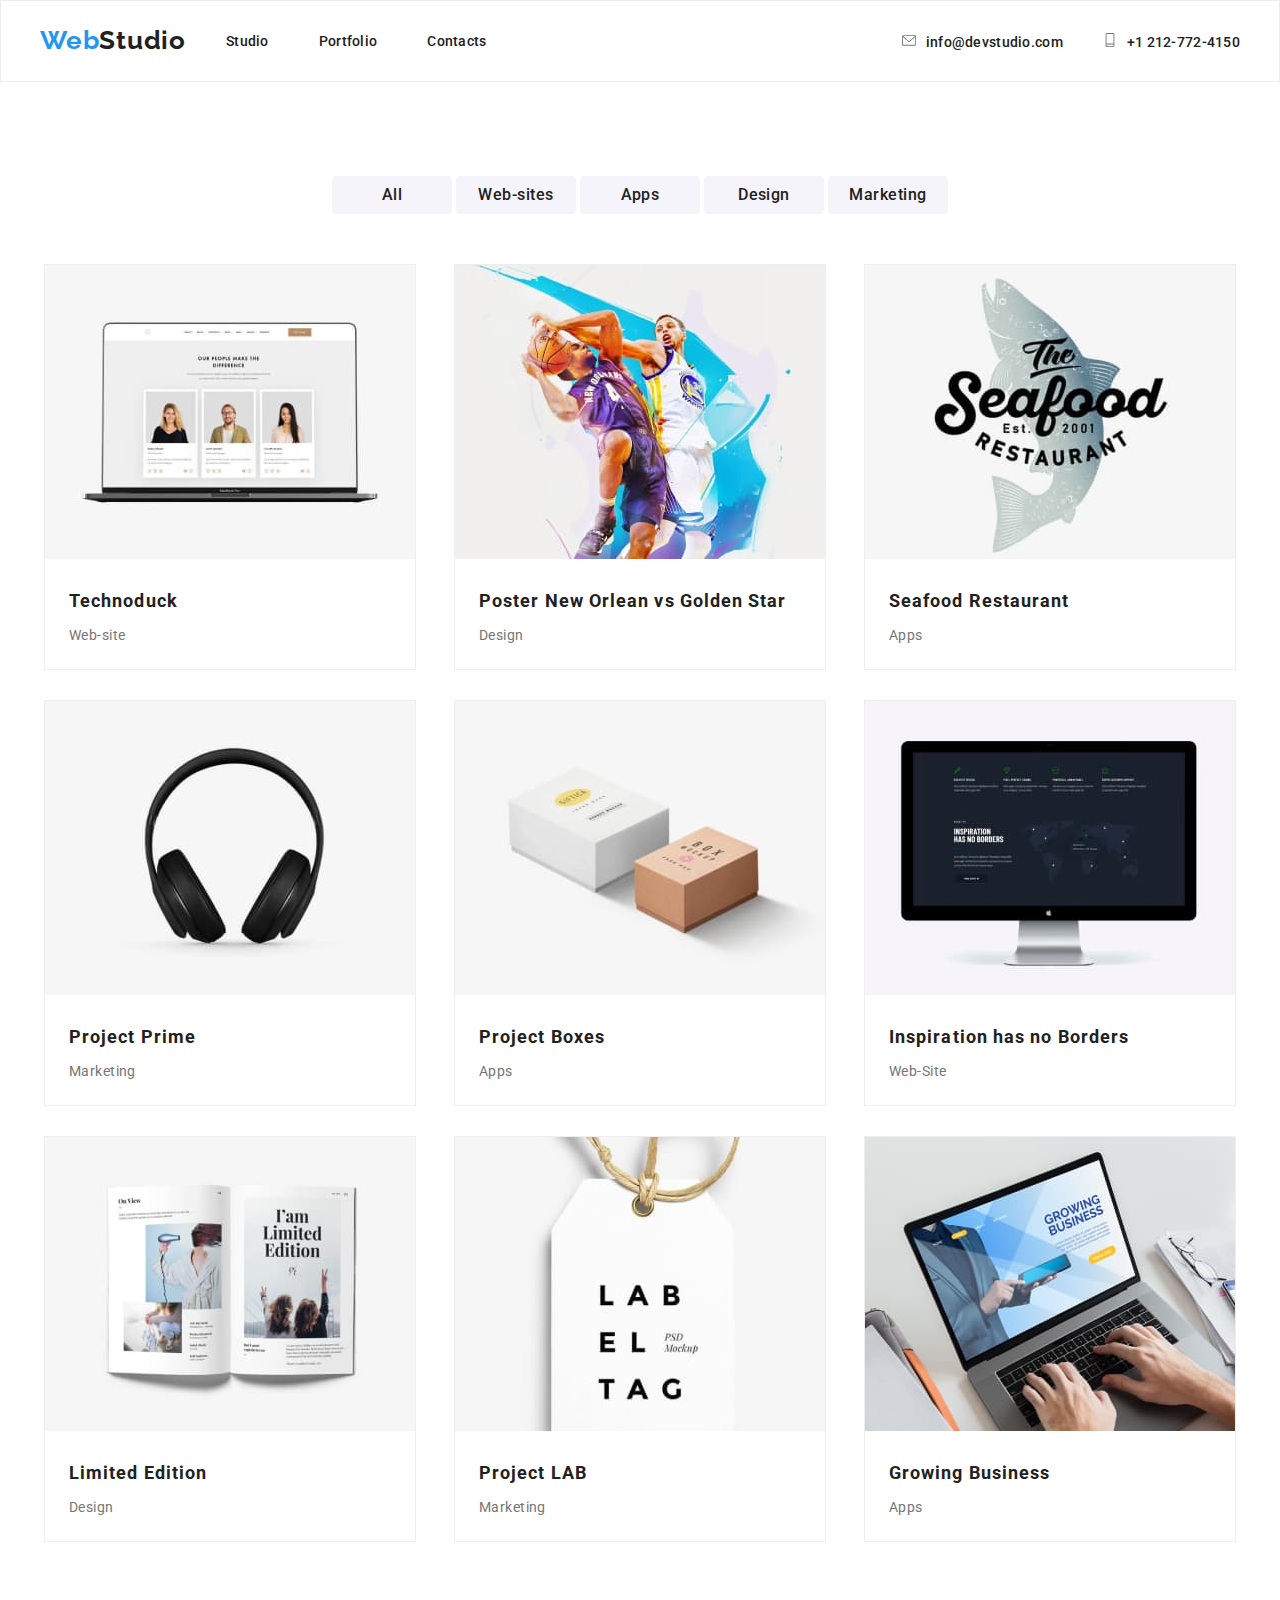
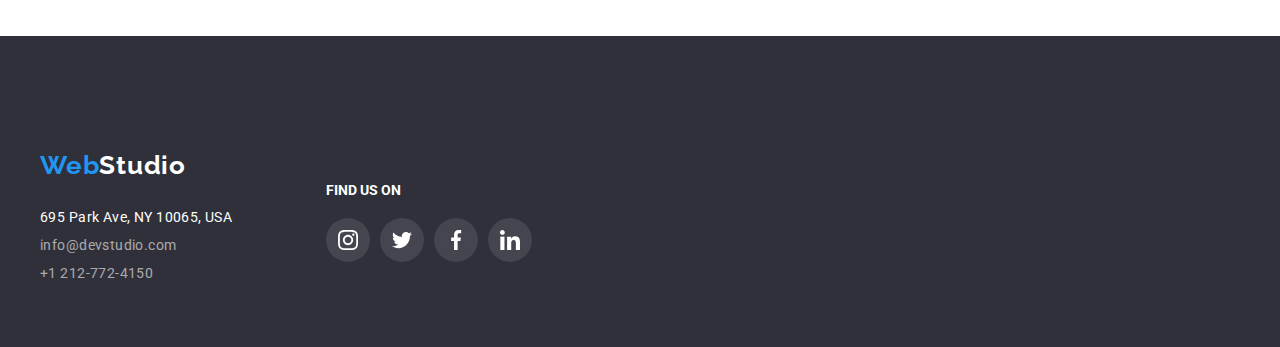
==== commit a14b870b: "Update portfolio.html" ====
--- a/portfolio.html
+++ b/portfolio.html
@@ -212,7 +212,7 @@
           <li class="footer-social-icon-2">
             <a class="social-link-icon-2" href="#">
               <svg widht="20" height="20">
-                <use href="./images/icons.svg#icon-facebook-2"></use>
+                <use href="./images/icons.svg#icon-linkedin-2"></use>
               </svg>
             </a>
           </li>
